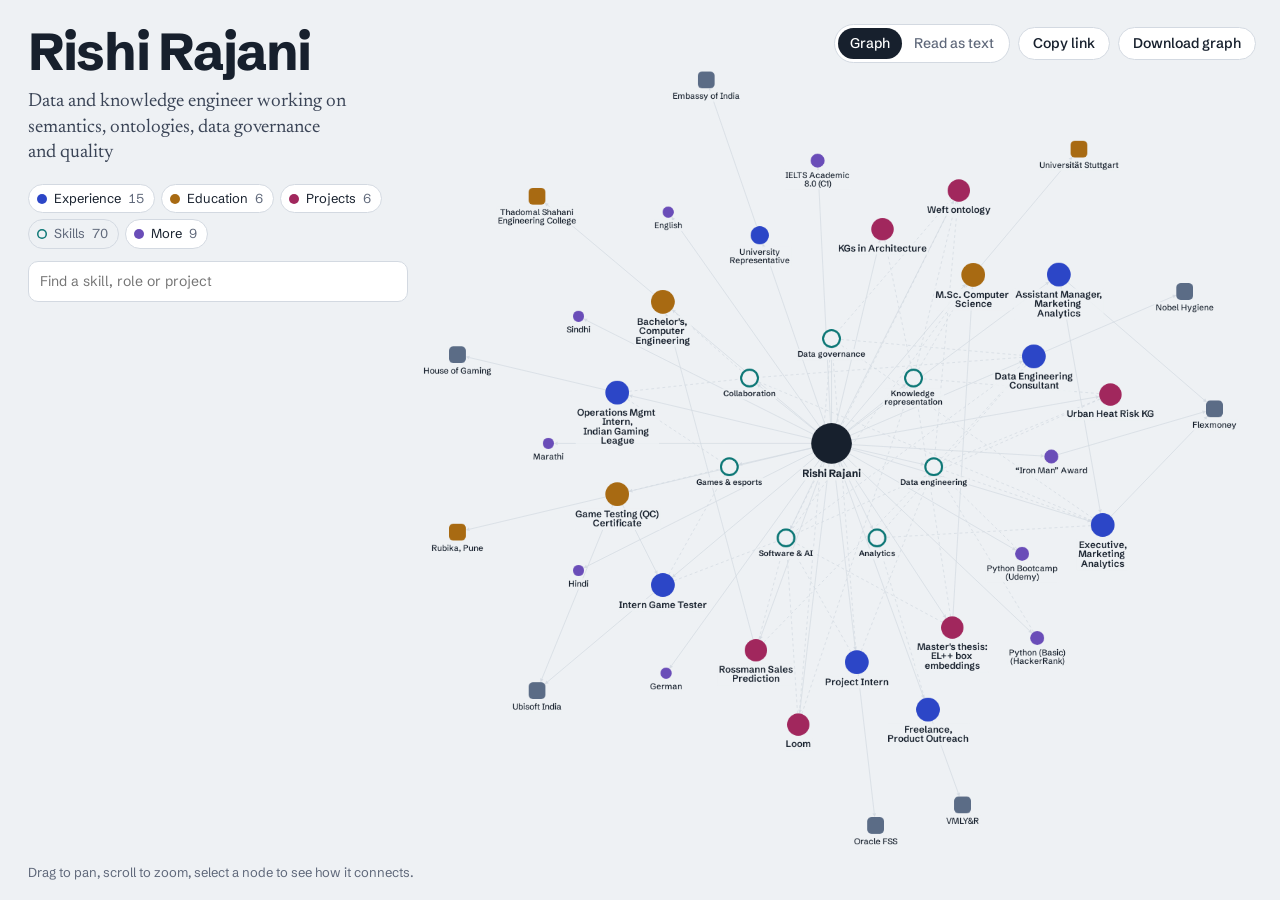
==== index.html @ 24ee381b "Publish site update" ====
<!DOCTYPE html>
<html lang="en">
<head>
<meta charset="utf-8">
<meta name="viewport" content="width=device-width, initial-scale=1">
<title>Rishi Rajani · Resume graph</title>
<meta name="description" content="Rishi Rajani's resume as an explorable knowledge graph: experience, education, projects and skills, and how they connect.">
<meta property="og:title" content="Rishi Rajani · Resume graph">
<meta property="og:description" content="An explorable knowledge graph of experience, education, projects and skills.">
<link rel="preconnect" href="https://fonts.googleapis.com">
<link rel="preconnect" href="https://fonts.gstatic.com" crossorigin>
<link rel="stylesheet" href="styles.css?v=fea4281eba">
<link rel="alternate" type="text/turtle" href="resume.ttl" title="This resume as RDF (Turtle)">
<link rel="alternate" type="application/ld+json" href="resume.jsonld" title="This resume as JSON-LD">
</head>
<body>
<a class="skip" href="#read">Skip to the text version</a>

<!-- ================= Graph view ================= -->
<main id="view-graph" class="view" aria-label="Resume graph">
  <div id="cy" role="img" aria-label="Interactive graph of experience, education, projects and skills. A text version is available."></div>

  <header class="intro">
    <p id="owner-bar" class="owner-bar" hidden></p>
    <h1 id="name"></h1>
    <p id="headline" class="headline"></p>
    <div class="legend" id="legend" role="group" aria-label="Show or hide kinds of nodes"></div>
    <label class="search">
      <span class="visually-hidden">Find a node</span>
      <input id="search" type="search" placeholder="Find a skill, role or project" autocomplete="off">
    </label>
    <ul id="search-results" class="search-results" hidden></ul>
    <section id="for-card" class="for-card" hidden aria-label="About this link"></section>
  </header>

  <nav class="toolbar" aria-label="Views and actions">
    <div class="seg" role="tablist" aria-label="View">
      <button role="tab" aria-selected="true" data-view="graph">Graph</button>
      <button role="tab" aria-selected="false" data-view="read">Read as text</button>
    </div>
    <button class="btn ghost" id="share-btn">Copy link</button>
    <button class="btn ghost wide-only" id="export-graph-btn" hidden>Download graph</button>
    <button class="btn ink" id="studio-btn" hidden>Open studio</button>
  </nav>

  <div id="lens-banner" class="lens-banner" hidden>
    <span class="swatch hl"></span>
    <p id="lens-text"></p>
    <button class="btn ghost small" id="lens-clear">Clear highlight</button>
  </div>

  <aside id="drawer" class="drawer" aria-live="polite" hidden>
    <button class="grab" id="drawer-grab" type="button" aria-label="Show more" aria-expanded="false"></button>
    <button class="close" id="drawer-close" aria-label="Close details">×</button>
    <div id="drawer-body"></div>
  </aside>

  <p class="hint" id="hint">Drag to pan, scroll to zoom, select a node to see how it connects.</p>
</main>

<!-- ================= Read view ================= -->
<main id="view-read" class="view" hidden aria-label="Resume as text">
  <nav class="toolbar static" aria-label="Views">
    <div class="seg" role="tablist" aria-label="View">
      <button role="tab" aria-selected="false" data-view="graph">Graph</button>
      <button role="tab" aria-selected="true" data-view="read">Read as text</button>
    </div>
  </nav>
  <div class="read-wrap">
    <nav id="read-nav" class="read-nav" aria-label="Sections"></nav>
    <article id="read-body" class="read"></article>
  </div>
</main>

<!-- ================= Owner studio ================= -->
<main id="view-studio" class="view" hidden aria-label="Studio">
  <p id="update-notice" class="update-notice" hidden role="status"></p>
  <header class="studio-top">
    <div>
      <h1>Studio</h1>
      <p class="sub">Paste a job description. The CV and cover letter are written only from what's in your graph.</p>
    </div>
    <div class="studio-top-actions">
      <button class="btn ghost" id="studio-jd-btn">CV &amp; letter</button>
      <button class="btn ghost" id="studio-jobs-btn">Jobs</button>
      <button class="btn ghost" id="studio-customize-btn">Customize</button>
      <button class="btn ghost" id="studio-apps-btn">Applications</button>
      <button class="btn ghost" id="studio-links-btn">Tailored links</button>
      <button class="btn ghost" id="studio-vis-btn">What visitors see</button>
      <button class="btn ghost" id="studio-settings-btn">Model settings</button>
      <button class="btn ghost" data-view="graph">Back to graph</button>
    </div>
  </header>

  <!-- gate -->
  <section id="gate" class="gate" hidden>
    <h2>Owner access</h2>
    <p>Enter your passphrase to use the studio on this device.</p>
    <form id="gate-form">
      <input id="gate-pass" type="password" autocomplete="current-password" required aria-label="Passphrase">
      <button class="btn ink">Unlock</button>
    </form>
    <p id="gate-error" class="error" hidden>That passphrase doesn't match. Try again.</p>
  </section>

  <!-- settings -->
  <section id="settings" class="settings" hidden>
    <h2>Model settings</h2>
    <p id="settings-claude-note" class="note" hidden>You're viewing this as its owner on claude.ai, so the studio writes with Claude and needs no key. The settings below apply when the site runs on your own domain.</p>
    <div class="field">
      <label for="preset">Preset</label>
      <select id="preset">
        <option value="">Custom</option>
        <option value="claude-sonnet">Claude Sonnet 5.5: best writing, about $0.06 per application</option>
        <option value="claude-haiku">Claude Haiku 5.5: cheapest Claude, well under $0.01</option>
        <option value="or-free">OpenRouter: free models, tried in turn</option>
        <option value="or-kimi">OpenRouter: Kimi K2.6, about $0.01</option>
        <option value="gemini-flash">Google Gemini 2.5 Flash</option>
      </select>
      <p class="help">Fills in the provider, address and model below. Each provider needs its own key, and the studio remembers one key per provider.</p>
    </div>
    <div class="field">
      <label for="provider">Provider</label>
      <select id="provider">
        <option value="anthropic">Anthropic Claude</option>
        <option value="openai-compatible">OpenRouter / Groq / OpenAI (OpenAI-compatible)</option>
        <option value="gemini">Google Gemini</option>
      </select>
    </div>
    <div class="field" id="base-url-field" hidden>
      <label for="base-url">API base URL</label>
      <input id="base-url" type="url" placeholder="https://openrouter.ai/api/v1">
      <p class="help">For OpenRouter use https://openrouter.ai/api/v1, for Groq https://api.groq.com/openai/v1, for OpenAI https://api.openai.com/v1.</p>
    </div>
    <div class="field">
      <label for="model">Model</label>
      <input id="model" type="text" spellcheck="false">
      <p class="help">List several models separated by commas to try them in order when one is busy, rate-limited or gone. On OpenRouter the switch happens on their side.</p>
    </div>
    <div class="field">
      <label for="api-key">API key</label>
      <input id="api-key" type="password" autocomplete="off" spellcheck="false">
      <p class="help">Saved only in this browser. It is never part of the site's code, so visitors can't see or use it.</p>
    </div>
    <details class="field">
      <summary>Passphrase for the public site (optional)</summary>
      <p class="help">Adds a lock in front of the studio on your deployed site. Type a passphrase, then copy the hash into <code>ownerPassphraseSha256</code> in resume.js.</p>
      <div class="row">
        <input id="pass-new" type="password" aria-label="New passphrase">
        <button class="btn ghost small" id="pass-hash-btn" type="button">Make hash</button>
      </div>
      <code id="pass-hash-out" class="hash"></code>
    </details>
    <details class="field" id="master-details">
      <summary>Private master on GitHub</summary>
      <p class="help">Connect this browser to your private repository so the graph, text view and studio here use your full data, hidden items included. Visitors never get it. Use a fine-grained token limited to that one repository, with Contents set to read and write.</p>
      <label for="gh-repo">Repository</label>
      <input id="gh-repo" type="text" placeholder="owner/repository" spellcheck="false" autocomplete="off">
      <label for="gh-token" style="margin-top:10px">Token</label>
      <input id="gh-token" type="password" spellcheck="false" autocomplete="off">
      <div class="row" style="margin-top:10px">
        <button class="btn ghost small" id="gh-connect" type="button">Connect and load</button>
        <button class="btn ghost small" id="gh-disconnect" type="button">Disconnect this browser</button>
      </div>
      <p class="help" id="gh-status"></p>
    </details>
    <details class="field" id="private-details">
      <summary>Private details (phone, availability, GPA…)</summary>
      <p class="help">Kept only in this browser and used only on CVs and cover letters you export. They are never part of the site's files, so visitors can't see them.</p>
      <label for="priv-phone">Phone</label>
      <input id="priv-phone" type="text" autocomplete="tel">
      <label for="priv-availability" style="margin-top:10px">Availability</label>
      <input id="priv-availability" type="text" placeholder="e.g. From January 2027; part-time possible before then">
      <p class="help">Optional. When set, cover letters mention it once; when empty, they say nothing about start dates.</p>
      <label for="priv-notes" style="margin-top:10px">Private notes</label>
      <textarea id="priv-notes" rows="4" spellcheck="false" placeholder="One per line as  node-id: note&#10;e.g.  e-be: GPA …"></textarea>
    </details>
    <label class="check"><input type="checkbox" id="show-drafts"> Mark draft nodes on the graph (only on this device)</label>
    <div class="row end">
      <button class="btn ghost" id="settings-forget" type="button">Remove keys from this browser</button>
      <button class="btn ink" id="settings-save" type="button">Save settings</button>
    </div>
  </section>

  <!-- what visitors see -->
  <section id="visibility" class="settings visibility" hidden>
    <h2>What visitors see</h2>
    <p class="help">Untick anything you want to keep off your public site. You'll still see it here and on your own devices, and the studio can still use it. Companies, schools and skills that only hidden items use are left out automatically.</p>
    <div id="vis-body"></div>
    <p class="help" id="vis-cascade" hidden></p>
    <p class="help" id="vis-status" role="status"></p>
    <div class="row end">
      <button class="btn ghost" id="vis-cancel" type="button">Back</button>
      <button class="btn ink" id="vis-save" type="button" disabled>Save and publish</button>
    </div>
  </section>

  <!-- customize: look, first impression, features, CV style -->
  <section id="customize" class="customize" hidden>
    <div class="cz-controls">
      <h2>Customize</h2>
      <p class="help">Choose how your site looks and behaves, and how your CVs are laid out. The preview updates as you go; nothing changes for visitors until you save.</p>
      <div id="cz-body"></div>
      <p class="help" id="cz-status" role="status"></p>
      <div class="row end cz-actions">
        <button class="btn ghost" id="cz-reset" type="button">Reset to defaults</button>
        <button class="btn ghost" id="cz-back" type="button">Back</button>
        <button class="btn ghost" id="cz-copy" type="button">Copy settings</button>
        <button class="btn ink" id="cz-save" type="button" hidden>Save and publish</button>
      </div>
    </div>
    <div class="cz-preview">
      <div class="seg" role="tablist" aria-label="Preview">
        <button role="tab" aria-selected="true" data-cz="site">Site</button>
        <button role="tab" aria-selected="false" data-cz="cv">CV</button>
        <button role="tab" aria-selected="false" data-cz="letter">Letter</button>
      </div>
      <div class="seg cz-device" role="group" aria-label="Preview size">
        <button type="button" aria-pressed="true" data-device="desktop">Desktop</button>
        <button type="button" aria-pressed="false" data-device="phone">Phone</button>
      </div>
      <div class="cz-frame-wrap" id="cz-site"><iframe id="cz-frame" title="Preview of your site" loading="lazy"></iframe></div>
      <div class="cz-paper paper-wrap" id="cz-cv" hidden><p class="help" id="cz-cv-note"></p><div class="paper cv" id="cz-cv-paper"></div></div>
      <div class="cz-paper paper-wrap" id="cz-letter" hidden><div class="paper letter" id="cz-letter-paper"></div></div>
    </div>
  </section>

  <!-- jobs -->
  <section id="jobs" class="settings apps" hidden>
    <h2>Jobs</h2>
    <p class="help">New postings that fit what you're looking for, found every morning and ranked against your preferences and your graph.</p>
    <div id="jobs-summary"></div>
    <div id="jobs-filters" class="job-filters"></div>
    <div id="jobs-body"></div>
    <p class="help" id="jobs-status" role="status"></p>
    <div class="row end"><button class="btn ghost" id="jobs-back" type="button">Back</button></div>
  </section>

  <!-- applications -->
  <section id="apps" class="settings apps" hidden>
    <h2>Applications</h2>
    <p class="help">Jobs you've applied for, with the tailored link you sent and how many people opened it. Kept in <code>applications.json</code> in your private repository; never published.</p>
    <div id="apps-summary"></div>
    <p><button class="btn ink small" id="apps-new" type="button" hidden>New application</button></p>
    <div id="apps-form-box" class="links-new" hidden></div>
    <div id="apps-body"></div>
    <p class="help" id="apps-status" role="status"></p>
    <div class="row end"><button class="btn ghost" id="apps-back" type="button">Back</button></div>
  </section>

  <!-- tailored links -->
  <section id="links" class="settings visibility" hidden>
    <h2>Tailored links</h2>
    <p class="help">Tailored links you've made for specific jobs. Switching one off or letting it run out takes it off your site within a few minutes; the link then shows your public resume instead. In GoatCounter each link appears by its code, e.g. <code>#for/k3x9ab</code>.</p>
    <p><button class="btn ink small" id="links-new" type="button" hidden>New link</button></p>
    <div id="links-new-box" class="links-new" hidden></div>
    <div id="links-body"></div>
    <p class="help" id="links-status" role="status"></p>
    <div class="row end"><button class="btn ghost" id="links-back" type="button">Back</button></div>
  </section>

  <!-- workspace -->
  <section id="workspace" class="workspace" hidden>
    <form id="jd-form" class="jd">
      <div class="field">
        <label for="jd">Job description</label>
        <textarea id="jd" rows="14" required placeholder="Paste the full job description, including requirements and responsibilities."></textarea>
      </div>
      <div class="field two">
        <div>
          <label for="company">Company <span class="opt">optional</span></label>
          <input id="company" type="text">
        </div>
        <div>
          <label for="contact">Hiring contact <span class="opt">optional</span></label>
          <input id="contact" type="text" placeholder="e.g. Ms. Weber">
        </div>
      </div>
      <div class="field two">
        <div>
          <label for="lang">Language</label>
          <select id="lang">
            <option value="auto">Same as the job description</option>
            <option value="English">English (American spelling)</option>
            <option value="British English">English (British spelling)</option>
            <option value="German">German</option>
          </select>
        </div>
        <div>
          <label for="length">CV length</label>
          <select id="length">
            <option value="1">1 page</option>
            <option value="2">2 pages</option>
          </select>
        </div>
      </div>
      <div class="field">
        <label for="notes">Anything to emphasise <span class="opt">optional</span></label>
        <input id="notes" type="text" placeholder="e.g. lead with ontology work, mention relocation is not needed">
      </div>
      <label class="check"><input type="checkbox" id="want-letter" checked> Also write a cover letter</label>
      <button class="btn ink wide" id="generate-btn">Write tailored CV</button>
      <p id="gen-status" class="status" role="status"></p>
      <div id="history" class="history"></div>
    </form>

    <div class="results" id="results" hidden>
      <div class="seg" role="tablist" aria-label="Result">
        <button role="tab" aria-selected="true" data-tab="fit">Fit</button>
        <button role="tab" aria-selected="false" data-tab="cv">CV</button>
        <button role="tab" aria-selected="false" data-tab="letter">Cover letter</button>
        <button role="tab" aria-selected="false" data-tab="link">Tailored link</button>
      </div>

      <div class="tab" id="tab-fit"></div>

      <div class="tab" id="tab-cv" hidden>
        <div class="export-bar">
          <span class="muted"><span class="edit-note">Click any text to edit; edits are saved as you type.</span> <span class="page-nav"></span></span>
          <div class="row">
            <button class="btn ghost small" data-export="cv-pdf">PDF</button>
            <button class="btn ghost small" data-export="cv-docx">Word</button>
            <button class="btn ghost small" data-export="cv-md">Markdown</button>
            <button class="btn ghost small" data-export="cv-copy">Copy text</button>
            <button class="btn ghost small" data-restore="cv" type="button" hidden>Restore generated text</button>
            <button class="btn ghost small" id="cv-link-tab" type="button">Tailored link…</button>
            <button class="btn ghost small" id="cv-sections-btn" type="button" aria-expanded="false" aria-controls="cv-sections">Sections…</button>
          </div>
        </div>
        <div class="sec-panel" id="cv-sections" hidden></div>
        <div class="paper-wrap"><div id="cv-paper" class="paper cv" contenteditable="true" spellcheck="true"></div></div>
      </div>

      <div class="tab" id="tab-link" hidden></div>

      <div class="tab" id="tab-letter" hidden>
        <div class="export-bar">
          <span class="muted"><span class="edit-note">Click any text to edit; edits are saved as you type.</span> <span class="page-nav"></span></span>
          <div class="row">
            <button class="btn ghost small" data-export="cl-pdf">PDF</button>
            <button class="btn ghost small" data-export="cl-docx">Word</button>
            <button class="btn ghost small" data-export="cl-md">Markdown</button>
            <button class="btn ghost small" data-export="cl-copy">Copy text</button>
            <button class="btn ghost small" data-restore="cl" type="button" hidden>Restore generated text</button>
          </div>
        </div>
        <div class="paper-wrap"><div id="cl-paper" class="paper letter" contenteditable="true" spellcheck="true"></div></div>
      </div>
    </div>
  </section>
</main>

<!-- dialog used instead of alert/prompt -->
<div id="toast" class="toast" role="status" aria-live="polite" hidden></div>
<div id="modal" class="modal" hidden>
  <div class="modal-card" role="dialog" aria-modal="true" aria-labelledby="modal-title">
    <h2 id="modal-title"></h2>
    <div id="modal-body"></div>
    <div class="row end"><button class="btn ink" id="modal-close">Done</button></div>
  </div>
</div>

<div id="print-root" aria-hidden="true"></div>

<script src="resume.js"></script>
<script src="owner.js?v=7d9c00eada"></script>
<script src="ui.js?v=f211a13de1"></script>
<script src="core.js?v=4fc8e53fbd"></script>
<script src="lib/cytoscape.min.js?v=081591ab73"></script>
<script>window.GR_V = {"ui.js":"f211a13de1","core.js":"4fc8e53fbd","owner.js":"7d9c00eada","loader.js":"644fe75471","app.js":"fb049b57d8","studio.js":"6c37413128","customize.js":"33757b0021","styles.css":"fea4281eba","lib/cytoscape.min.js":"081591ab73","lib/docx.js":"e018e1d427"};</script>
<script src="loader.js?v=644fe75471"></script>
</body>
</html>
---- styles.css ----
/* ---------- tokens ---------- */
:root {
  --paper: #EEF1F4;
  --surface: #FFFFFF;
  --ink: #17202D;
  --ink-2: #3A4456;
  --muted: #5F687A;
  --rule: #D3D9E1;
  --on-ink: #FFFFFF;      /* text on ink-coloured buttons */
  --surface-2: #F6F8FA;   /* table headers, quiet panels */
  --paper-2: #DCE1E7;     /* behind the CV preview */
  --label-scale: 1;       /* graph label size (ui.js) */

  /* one colour per class of node: colour carries meaning */
  --c-person: #17202D;
  --c-role: #2C46C7;
  --c-org: #5B6C86;
  --c-edu: #A86A12;
  --c-project: #A1275D;
  --c-skill: #0D7776;
  --c-other: #6A4DB8;

  /* the tailoring metaphor: a highlighter pen */
  --hl: #F6DE3D;
  --hl-soft: #FBF0A6;

  --sans: "Schibsted Grotesk", system-ui, -apple-system, "Segoe UI", sans-serif;
  --serif: "Newsreader", Georgia, "Times New Roman", serif;

  --r-sm: 6px;
  --r-md: 10px;
}

* { box-sizing: border-box; }
html, body { height: 100%; }
body {
  margin: 0;
  background: var(--paper);
  color: var(--ink);
  font: 400 15px/1.5 var(--sans);
  -webkit-font-smoothing: antialiased;
}
button, input, select, textarea { font: inherit; color: inherit; }
a { color: var(--c-role); }
:focus-visible { outline: 2px solid var(--c-role); outline-offset: 2px; }
[hidden] { display: none !important; }
.visually-hidden { position: absolute; width: 1px; height: 1px; overflow: hidden; clip: rect(0 0 0 0); white-space: nowrap; }
.skip { position: absolute; left: 12px; top: -40px; background: var(--ink); color: var(--on-ink); padding: 6px 10px; border-radius: var(--r-sm); z-index: 50; }
.skip:focus { top: 12px; }
.muted { color: var(--muted); }

/* ---------- buttons & controls ---------- */
.btn {
  border: 1px solid transparent; border-radius: 999px;
  padding: 7px 14px; font-weight: 550; font-size: 14px; cursor: pointer;
  background: transparent; line-height: 1.2; white-space: nowrap;
}
.btn.ink { background: var(--ink); color: var(--on-ink); }
.btn.ink:hover { background: var(--ink-2); }
.btn.ghost { border-color: var(--rule); background: var(--surface); }
.btn.ghost:hover { border-color: var(--ink-2); }
.btn.small { padding: 5px 11px; font-size: 13px; }
.btn.wide { width: 100%; padding: 11px 16px; font-size: 15px; }
.btn:disabled { opacity: .5; cursor: progress; }

.seg { display: inline-flex; background: var(--surface); border: 1px solid var(--rule); border-radius: 999px; padding: 3px; }
.seg button { border: 0; background: transparent; padding: 5px 12px; border-radius: 999px; cursor: pointer; font-weight: 500; font-size: 14px; color: var(--muted); }
.seg button[aria-selected="true"] { background: var(--ink); color: var(--on-ink); }
.seg .tab-pages { margin-left: 6px; font-size: 11.5px; font-weight: 600; opacity: .7; }
.seg .tab-pages:empty { display: none; }
.seg .tab-pages.over { color: #C0392B; opacity: 1; }
.seg button[aria-selected="true"] .tab-pages.over { color: #FFB4A8; }

.row { display: flex; gap: 8px; align-items: center; flex-wrap: wrap; }
.row.end { justify-content: flex-end; }

/* ---------- graph view ---------- */
#view-graph { position: fixed; inset: 0; overflow: hidden; }
#cy { position: absolute; inset: 0; }

.intro {
  position: absolute; left: 28px; top: 26px; width: min(380px, calc(100vw - 56px));
  pointer-events: none; z-index: 5;
}
.intro > * { pointer-events: auto; }
.intro h1 {
  margin: 0; font-size: clamp(34px, 4.4vw, 52px); line-height: .98; font-weight: 750;
  letter-spacing: -0.025em; pointer-events: none;
}
.headline {
  margin: 12px 0 18px; font: 400 19px/1.35 var(--serif); color: var(--ink-2); max-width: 32ch;
  pointer-events: none;
}

.legend { display: flex; flex-wrap: wrap; gap: 6px; margin-bottom: 12px; }
.legend button {
  display: inline-flex; align-items: center; gap: 7px;
  border: 1px solid var(--rule); background: var(--surface); border-radius: 999px;
  padding: 4px 10px 4px 8px; font-size: 13px; cursor: pointer; color: var(--ink);
}
.legend button .dot { width: 10px; height: 10px; border-radius: 50%; background: var(--c); }
.legend button[aria-pressed="false"] { color: var(--muted); background: transparent; }
.legend button[aria-pressed="false"] .dot { background: transparent; box-shadow: inset 0 0 0 1.5px var(--c); }
.legend .count { color: var(--muted); font-variant-numeric: tabular-nums; }

.search input {
  width: 100%; border: 1px solid var(--rule); background: var(--surface);
  border-radius: var(--r-md); padding: 9px 12px; font-size: 14px;
}
.search-results {
  list-style: none; margin: 6px 0 0; padding: 4px; background: var(--surface);
  border: 1px solid var(--rule); border-radius: var(--r-md); max-height: 260px; overflow: auto;
}
.search-results li button {
  width: 100%; text-align: left; border: 0; background: transparent; padding: 7px 8px;
  border-radius: var(--r-sm); cursor: pointer; display: flex; gap: 8px; align-items: center;
}
.search-results li button:hover, .search-results li button:focus-visible { background: var(--paper); }
.search-results .dot { width: 8px; height: 8px; border-radius: 50%; background: var(--c); flex: none; }

.toolbar {
  position: absolute; right: 24px; top: 24px; z-index: 6;
  display: flex; gap: 8px; align-items: center; flex-wrap: wrap; justify-content: flex-end;
}
.toolbar.static { position: sticky; top: 0; right: auto; padding: 18px 24px; justify-content: flex-end; background: linear-gradient(var(--paper) 70%, transparent); }

.hint { position: absolute; left: 28px; bottom: 18px; margin: 0; font-size: 13px; color: var(--muted); z-index: 4; }

.lens-banner {
  position: absolute; left: 50%; transform: translateX(-50%); bottom: 22px; z-index: 7;
  display: flex; align-items: center; gap: 12px;
  background: var(--surface); border: 1px solid var(--rule); border-radius: 999px;
  padding: 6px 8px 6px 14px; max-width: calc(100vw - 32px);
}
.lens-banner p { margin: 0; font-size: 14px; }
.swatch.hl { width: 14px; height: 14px; border-radius: 3px; background: var(--hl); flex: none; }

/* ---------- drawer ---------- */
.drawer {
  position: absolute; right: 20px; top: 76px; bottom: 20px; width: min(400px, calc(100vw - 40px));
  background: var(--surface); border: 1px solid var(--rule); border-radius: 14px;
  overflow: auto; z-index: 8; padding: 22px 22px 26px;
  animation: drawer-in .22s ease-out;
}
@keyframes drawer-in { from { transform: translateX(16px); opacity: 0; } }
.drawer .close {
  position: sticky; float: right; top: 0; border: 0; background: var(--paper); width: 30px; height: 30px;
  border-radius: 50%; cursor: pointer; font-size: 18px; line-height: 1; margin: -6px -6px 0 8px;
}
.kind { display: inline-flex; align-items: center; gap: 7px; font-size: 13px; color: var(--muted); margin-bottom: 6px; }
.kind .dot { width: 10px; height: 10px; border-radius: 50%; background: var(--c); }
.draft-tag { display: inline-block; font-size: 12px; border: 1px dashed var(--muted); color: var(--muted); border-radius: 999px; padding: 0 7px; margin-left: 6px; }
.drawer h2 { margin: 0 0 4px; font-size: 24px; line-height: 1.15; letter-spacing: -0.01em; font-weight: 700; }
.drawer .meta { margin: 0 0 14px; color: var(--muted); font-size: 14px; }
.drawer .summary { font: 400 17px/1.5 var(--serif); margin: 0 0 14px; color: var(--ink-2); }
.drawer ul.hl-list { margin: 0 0 18px; padding-left: 18px; font: 400 16px/1.5 var(--serif); }
.drawer ul.hl-list li { margin-bottom: 6px; }
.drawer h3 { font-size: 13px; font-weight: 600; color: var(--muted); margin: 20px 0 8px; }

/* triples: the reading grammar of the graph */
.triples { list-style: none; margin: 0; padding: 0; border-top: 1px solid var(--rule); }
.triples li { border-bottom: 1px solid var(--rule); }
.triples button {
  display: grid; grid-template-columns: auto 1fr; gap: 10px; align-items: baseline;
  width: 100%; text-align: left; background: transparent; border: 0; padding: 9px 2px; cursor: pointer;
}
.triples button:hover { background: var(--paper); }
.triples .pred { font: italic 400 15px/1.3 var(--serif); color: var(--muted); min-width: 74px; }
.triples .obj { display: inline-flex; gap: 7px; align-items: baseline; font-weight: 550; }
.triples .obj .dot { width: 8px; height: 8px; border-radius: 50%; background: var(--c); flex: none; transform: translateY(-1px); }
.drawer .actions { margin-top: 18px; }

/* ---------- read view ---------- */
#view-read { min-height: 100%; }
.read { max-width: 760px; margin: 0 auto; padding: 8px 28px 80px; }
/* section navigation: a sticky column beside the text on wide screens, a sticky bar on narrow ones */
.read-wrap { display: grid; grid-template-columns: minmax(0, 1fr); }
.read-nav ol { list-style: none; margin: 0; padding: 0; }
.read-nav button { display: flex; align-items: center; gap: 8px; width: 100%; border: 0; background: none; cursor: pointer; text-align: left;
  font: 500 14.5px/1.3 var(--sans); color: var(--muted); padding: 7px 10px; border-radius: 8px; }
.read-nav button:hover { color: var(--ink); background: var(--surface); }
.read-nav button.on { color: var(--ink); background: var(--surface); box-shadow: inset 3px 0 0 var(--c); font-weight: 650; }
.read-nav .dot { width: 8px; height: 8px; border-radius: 50%; background: var(--c); flex: none; }
.read-nav .lbl { flex: 1; min-width: 0; }
.read-nav .n { font-size: 12.5px; color: var(--muted); font-variant-numeric: tabular-nums; }
.read h1, .read h2 { scroll-margin-top: 92px; }   /* clear of the sticky Graph / Read as text bar */
@media (min-width: 1100px) {
  .read-wrap { grid-template-columns: 200px minmax(0, 760px) 200px; justify-content: center; gap: 0 32px; }
  .read-nav { position: sticky; top: 92px; align-self: start; margin-top: 18px; max-height: calc(100vh - 110px); overflow: auto; }
  .read-wrap .read { margin: 0; }
}
@media (max-width: 1099px) {
  /* narrow screens: the section bar takes the top; the Graph / Read as text switch scrolls away with the page */
  #view-read > .toolbar.static { position: static; }
  .read-nav { position: sticky; top: 0; z-index: 15; background: var(--paper); border-bottom: 1px solid var(--rule); margin: 0 0 4px; }
  .read-nav ol { display: flex; gap: 4px; overflow-x: auto; padding: 8px 16px; scrollbar-width: none; max-width: 820px; margin: 0 auto; }
  .read-nav ol::-webkit-scrollbar { display: none; }
  .read-nav button { width: auto; white-space: nowrap; padding: 6px 11px; border-radius: 999px; }
  .read-nav button.on { box-shadow: inset 0 0 0 1px var(--rule); }
  .read h1, .read h2 { scroll-margin-top: 66px; }
}
@media print { .read-nav { display: none; } }
.read h1 { font-size: clamp(36px, 6vw, 56px); line-height: 1; letter-spacing: -0.025em; margin: 10px 0 12px; font-weight: 750; }
.read .lede { font: 400 21px/1.4 var(--serif); color: var(--ink-2); margin: 0 0 10px; max-width: 34em; }
.read .contact { color: var(--muted); margin: 0 0 8px; }
.read .about { font: 400 18px/1.6 var(--serif); max-width: 36em; }
.read h2 { font-size: 15px; font-weight: 650; margin: 44px 0 4px; display: flex; gap: 8px; align-items: center; }
.read h2 .dot { width: 10px; height: 10px; border-radius: 50%; background: var(--c); }
.read .item { padding: 16px 0; border-top: 1px solid var(--rule); }
.read .item h3 { margin: 0; font-size: 19px; font-weight: 650; letter-spacing: -0.005em; }
.read .item .meta { color: var(--muted); margin: 2px 0 8px; font-size: 14px; }
.read .item p, .read .item li { font: 400 17px/1.55 var(--serif); }
.read .item p { margin: 0 0 8px; }
.read .item ul { margin: 0 0 8px; padding-left: 20px; }
.read .links { display: flex; flex-wrap: wrap; gap: 6px; margin-top: 8px; }
.chip {
  display: inline-flex; align-items: center; gap: 6px; font-size: 13px;
  border: 1px solid var(--rule); background: var(--surface); border-radius: 999px; padding: 3px 9px;
  cursor: pointer; color: var(--ink);
}
.chip .dot { width: 7px; height: 7px; border-radius: 50%; background: var(--c); }
.chip.hl { background: var(--hl-soft); border-color: #E6C81E; }
.skills-grid { display: grid; grid-template-columns: repeat(auto-fit, minmax(220px, 1fr)); gap: 18px 28px; padding-top: 14px; border-top: 1px solid var(--rule); }
.skills-grid h3 { font-size: 15px; margin: 0 0 8px; font-weight: 600; }

/* ---------- studio ---------- */
#view-studio { max-width: 1240px; margin: 0 auto; padding: 26px 28px 80px; }
.studio-top { display: flex; justify-content: space-between; align-items: flex-end; gap: 16px; flex-wrap: wrap; margin-bottom: 22px; }
.studio-top h1 { margin: 0; font-size: 40px; letter-spacing: -0.02em; line-height: 1; }
.studio-top .sub { margin: 8px 0 0; color: var(--ink-2); font: 400 18px/1.4 var(--serif); }
.studio-top-actions { display: flex; gap: 8px; flex-wrap: wrap; }
.studio-top-actions .btn[aria-current="page"] { background: var(--ink); color: var(--on-ink); border-color: var(--ink); }

.gate, .settings { background: var(--surface); border: 1px solid var(--rule); border-radius: 14px; padding: 24px; max-width: 560px; }
.gate h2, .settings h2 { margin: 0 0 8px; font-size: 22px; }
.gate form { display: flex; gap: 8px; margin-top: 12px; }
.gate input { flex: 1; }
.note { background: var(--hl-soft); border-radius: var(--r-md); padding: 10px 12px; font-size: 14px; }
.error { color: #A3271F; }

.field { margin-bottom: 14px; }
.field label, .field summary { display: block; font-weight: 600; font-size: 14px; margin-bottom: 5px; cursor: default; }
.field summary { cursor: pointer; }
.field .opt { font-weight: 400; color: var(--muted); }
.field.two { display: grid; grid-template-columns: 1fr 1fr; gap: 12px; }
input[type=text], input[type=password], input[type=url], input[type=search], select, textarea {
  width: 100%; border: 1px solid var(--rule); background: var(--surface); border-radius: var(--r-md);
  padding: 9px 11px; font-size: 14px;
}
textarea { resize: vertical; line-height: 1.5; }
.help { margin: 5px 0 0; color: var(--muted); font-size: 13px; }
.check { display: flex; gap: 8px; align-items: center; font-size: 14px; margin: 4px 0 14px; }
.hash { display: block; word-break: break-all; font-size: 12px; margin-top: 8px; color: var(--ink-2); }

.workspace { display: grid; grid-template-columns: minmax(300px, 400px) 1fr; gap: 28px; align-items: start; }
.jd { position: sticky; top: 16px; }
.status { min-height: 1.5em; font-size: 14px; color: var(--muted); margin: 10px 0; }
.status.err { color: #A3271F; }
.history h3 { font-size: 13px; color: var(--muted); font-weight: 600; margin: 18px 0 6px; }
.history button { display: block; width: 100%; text-align: left; border: 0; border-top: 1px solid var(--rule); background: transparent; padding: 8px 2px; cursor: pointer; font-size: 14px; }
.history button span { color: var(--muted); font-size: 13px; }

.results .seg { margin-bottom: 16px; }
.export-bar { display: flex; justify-content: space-between; align-items: center; gap: 10px; flex-wrap: wrap; margin-bottom: 12px; font-size: 14px; }

/* fit tab */
.fit-summary { font: 400 19px/1.5 var(--serif); margin: 0 0 18px; max-width: 42em; }
.fit-score { display: flex; gap: 22px; margin: 0 0 18px; flex-wrap: wrap; }
.fit-score div { font-size: 14px; color: var(--muted); }
.fit-score strong { display: block; font-size: 28px; color: var(--ink); font-weight: 700; font-variant-numeric: tabular-nums; }
table.reqs { width: 100%; border-collapse: collapse; background: var(--surface); border: 1px solid var(--rule); border-radius: var(--r-md); overflow: hidden; }
table.reqs th, table.reqs td { text-align: left; padding: 10px 12px; border-bottom: 1px solid var(--rule); vertical-align: top; font-size: 14px; }
table.reqs th { font-weight: 600; color: var(--muted); background: var(--surface-2); }
table.reqs td .chips { display: flex; flex-wrap: wrap; gap: 5px; }
.strength { display: inline-block; padding: 1px 8px; border-radius: 999px; font-size: 12px; font-weight: 600; }
.strength.strong { background: var(--hl); }
.strength.partial { background: var(--hl-soft); }
.strength.gap { border: 1px dashed var(--muted); color: var(--muted); }
.checks { margin-top: 20px; background: var(--surface); border: 1px solid var(--rule); border-radius: var(--r-md); padding: 14px 16px; }
.checks h3 { margin: 0 0 6px; font-size: 15px; }
.checks ul { margin: 6px 0 0; padding-left: 18px; font-size: 14px; }
.checks.ok { border-color: #A9D8C9; }

/* paper (CV + letter preview, also used for print) */
.paper-wrap { position: relative; background: var(--paper-2); border-radius: 14px; padding: 28px; overflow: auto; }
.paper a { color: inherit; text-decoration: underline; text-decoration-color: rgba(0, 0, 0, .3); text-underline-offset: 2px; }
.sec-panel { background: var(--surface); border: 1px solid var(--rule); border-radius: 12px; padding: 12px 14px; margin: -2px 0 12px; max-width: 420px; margin-left: auto; }
.sec-panel .help { margin: 0 0 8px; }
.sec-list { list-style: none; margin: 0 0 10px; padding: 0; }
.sec-list li { display: flex; align-items: center; justify-content: space-between; gap: 8px; padding: 4px 0; border-bottom: 1px solid var(--rule); }
.sec-list li:last-child { border-bottom: 0; }
.sec-list li.off span { color: var(--muted); text-decoration: line-through; }
.sec-list .check { margin: 0; }
.sec-move { display: inline-flex; gap: 4px; }
.sec-move .btn { min-width: 30px; padding: 2px 8px; }
.sec-move .btn:disabled { opacity: .35; cursor: default; }
a.btn { text-decoration: none; color: var(--ink); display: inline-flex; align-items: center; }
.page-nav { display: inline-flex; align-items: center; gap: 4px; margin-left: 10px; }
.page-nav:empty { display: none; }
.page-nav button { border: 1px solid var(--rule); background: var(--surface); color: var(--ink); border-radius: 6px; min-width: 24px; padding: 1px 6px; font: 600 12px/18px var(--sans); cursor: pointer; }
.page-nav button:hover { border-color: var(--ink); }
.page-nav em { font-style: normal; color: #C0392B; margin-left: 4px; }
.page-guide { scroll-margin-top: 90px; position: absolute; height: 0; border-top: 1.5px dashed #C0392B; opacity: .75; pointer-events: none; }
.page-guide.gap { border: 0; opacity: 1; background: var(--paper-2); box-sizing: border-box; }
/* while you edit, each sheet gets its own outline: the gap between sheets covers the page's outline there and draws the sheet edges */
.paper-wrap:has(.paper:focus-visible) .page-guide.gap { border-top: 2px solid var(--c-role); border-bottom: 2px solid var(--c-role); }
.page-guide.gap span { top: 50%; right: auto; left: 50%; transform: translate(-50%, -50%); line-height: 1; padding: 0; background: transparent; color: var(--muted); }
.page-guide span { position: absolute; right: 4px; top: -8px; font: 650 9.5px/14px var(--sans); color: #B03A2E; background: #fff; padding: 0 4px; white-space: nowrap; }
.paper {
  --cv-accent: #1D2A40;
  background: #fff; width: 210mm; min-height: 297mm; margin: 0 auto; padding: 15mm 17mm;
  color: #111; font: 400 10.4pt/1.42 var(--sans); outline: none;
}
.paper:focus-visible { box-shadow: 0 0 0 2px var(--c-role); }
/* on wider screens the CV and letter scroll on their own, inside the page */
@media (min-width: 861px) {
  .results .paper-wrap { max-height: calc(100vh - 120px); overflow: auto; overscroll-behavior: contain; scroll-padding-top: 12px; }
}
.paper h1 { font-size: 21pt; line-height: 1.05; margin: 0 0 2pt; letter-spacing: -0.015em; font-weight: 750; }
.paper .p-headline { font-size: 11pt; margin: 0 0 4pt; color: #333; }
.paper .p-contact { font-size: 9pt; color: #444; margin: 0 0 10pt; }
.paper h2 { font-size: 10pt; font-weight: 700; margin: 12pt 0 4pt; padding-bottom: 2pt; border-bottom: 1px solid #BFC6CF; color: var(--cv-accent); }
.paper h2 { break-after: avoid; page-break-after: avoid; }
.paper .p-summary { margin: 0; }
.paper.cv .p-summary, .paper.cv .p-skills p { break-inside: avoid; }
.paper.letter p { orphans: 2; widows: 2; }
.paper.letter .l-head, .paper.letter .l-meta { break-inside: avoid; }
.paper .p-item { margin: 0 0 7pt; break-inside: avoid; }
/* an entry with four or more bullets may continue on the next page: its title stays with the first
   two bullets and the last two stay together (studio.js pageCuts follows the same rules) */
.paper .p-item:has(> ul > li:nth-child(4)) { break-inside: auto; }
.paper .p-item .p-row, .paper .p-item .p-sub { break-after: avoid; }
.paper .p-item li { break-inside: avoid; }
.paper .p-item li:nth-child(2), .paper .p-item li:last-child { break-before: avoid; }
.paper .p-row { display: flex; justify-content: space-between; gap: 10pt; }
.paper .p-title { font-weight: 650; }
.paper .p-dates { color: #444; white-space: nowrap; font-size: 9.4pt; }
.paper .p-sub { color: #444; font-size: 9.6pt; }
/* a promotion: the employer once, then each title with its own dates */
.paper .p-chain .p-role { margin-top: 1.5pt; }
.paper .p-chain .p-role .p-title { font-weight: 600; }
.paper ul { margin: 2pt 0 0; padding-left: 13pt; }
.paper li { margin: 0 0 1.5pt; }
.paper .p-skills p { margin: 0 0 2pt; }
.paper .p-skills b { font-weight: 650; }
.paper.letter { font: 400 11.2pt/1.55 var(--serif); }
.paper.letter .l-head { font-family: var(--sans); margin-bottom: 18pt; }
.paper.letter .l-head h1 { font-size: 17pt; }
.paper.letter .l-head p { margin: 0; font-size: 9.5pt; color: #444; }
.paper.letter .l-meta { font-family: var(--sans); font-size: 10pt; margin: 0 0 14pt; color: #333; }
.paper.letter p { margin: 0 0 10pt; }
/* CV layouts (Customize → CV and letter) */
.paper.cv-modern h1 { color: var(--cv-accent); font-size: 23pt; }
.paper.cv-modern .p-headline { color: var(--cv-accent); font-weight: 500; }
.paper.cv-modern h2 { border-bottom: 0; text-transform: uppercase; letter-spacing: .09em; font-size: 8.6pt; margin: 15pt 0 5pt; padding: 0; }
.paper.cv-modern .p-title { color: #111; }
.paper.cv-compact { font-size: 9.6pt; line-height: 1.34; padding: 11mm 14mm; }
.paper.cv-compact h1 { font-size: 18pt; }
.paper.cv-compact .p-headline { font-size: 10pt; }
.paper.cv-compact h2 { margin: 8pt 0 3pt; font-size: 9.4pt; }
.paper.cv-compact .p-item { margin-bottom: 4.5pt; }
.paper.cv-compact li { margin-bottom: .5pt; }
.paper.letter.cv-modern .l-head h1 { color: var(--cv-accent); }
.paper.letter.cv-compact { font-size: 10.6pt; }

/* ---------- toast / modal ---------- */
.toast { position: fixed; left: 50%; bottom: 24px; transform: translateX(-50%); background: var(--ink); color: var(--on-ink); padding: 9px 16px; border-radius: 999px; font-size: 14px; z-index: 100; max-width: calc(100vw - 32px); }
.modal { position: fixed; inset: 0; background: rgba(23, 32, 45, .38); display: grid; place-items: center; z-index: 90; padding: 16px; }
.modal-card { background: var(--surface); border-radius: 14px; padding: 22px; width: min(620px, 100%); max-height: 86vh; overflow: auto; }
.modal-card h2 { margin: 0 0 10px; font-size: 20px; }
.modal-card textarea { font-size: 12px; min-height: 260px; }

#print-root { display: none; }

/* ---------- responsive ---------- */
@media (max-width: 860px) {
  .workspace { grid-template-columns: 1fr; }
  .jd { position: static; }
  .paper-wrap { padding: 10px; }
  .paper { width: 100%; min-height: 0; padding: 22px 18px; }
}
.drawer .grab { display: none; }
.owner-bar { margin: 0 0 10px; font-size: 13.5px; color: var(--muted); display: flex; flex-wrap: wrap; gap: 4px 10px; align-items: baseline; }
.owner-bar .owner-err { color: #9b2c2c; }
.linkish { border: 0; background: none; padding: 0; font: inherit; color: var(--ink); text-decoration: underline; text-underline-offset: 3px; cursor: pointer; }
.hidden-tag { border-style: dotted; }
.visibility { max-width: 720px; }
.update-notice { margin: 0 0 18px; padding: 12px 16px; background: var(--surface); border: 1px solid var(--rule); border-left: 4px solid var(--c-role); border-radius: 10px; font-size: 14.5px; }
.update-notice ul { margin: 6px 0 6px 18px; padding: 0; }
/* customize panel: controls left, live preview right */
.customize { display: grid; grid-template-columns: minmax(320px, 400px) 1fr; gap: 20px; align-items: start; }
.cz-controls { background: var(--surface); border: 1px solid var(--rule); border-radius: 14px; padding: 20px 20px 16px; }
.cz-controls h2 { margin: 0 0 6px; }
.cz-group { border-top: 1px solid var(--rule); padding: 12px 0 4px; margin-top: 12px; }
.cz-group > summary { font: 650 15.5px/1.3 var(--sans); cursor: pointer; }
.cz-group[open] > summary { margin-bottom: 10px; }
.cz-field { margin: 0 0 12px; }
.cz-field > .cz-label { display: block; font-size: 13.5px; font-weight: 600; margin: 0 0 6px; }
.cz-opts { display: flex; flex-wrap: wrap; gap: 6px; }
.cz-opts label { display: inline-flex; align-items: center; gap: 6px; padding: 5px 10px; border: 1px solid var(--rule); border-radius: 999px; font-size: 13.5px; cursor: pointer; background: var(--surface); }
.cz-opts label:has(input:checked) { border-color: var(--ink); box-shadow: inset 0 0 0 1px var(--ink); }
.cz-opts input[type=radio] { position: absolute; opacity: 0; pointer-events: none; }
.cz-theme { display: grid; grid-template-columns: repeat(auto-fill, minmax(110px, 1fr)); gap: 8px; }
.cz-theme label { display: block; border: 1px solid var(--rule); border-radius: 10px; padding: 8px 9px; cursor: pointer; font-size: 13px; }
.cz-theme label:has(input:checked) { border-color: var(--ink); box-shadow: inset 0 0 0 1px var(--ink); }
.cz-theme input { position: absolute; opacity: 0; pointer-events: none; }
.cz-swatch { display: flex; height: 22px; border-radius: 6px; overflow: hidden; margin-bottom: 6px; }
.cz-swatch span { flex: 1; }
.cz-colors { display: grid; grid-template-columns: 1fr 1fr; gap: 6px 12px; }
.cz-colors label { display: flex; align-items: center; gap: 8px; font-size: 13.5px; }
.cz-colors input[type=color] { width: 34px; height: 26px; padding: 0; border: 1px solid var(--rule); border-radius: 6px; background: none; }
.cz-check { display: flex; gap: 8px; align-items: baseline; font-size: 14px; margin: 0 0 7px; }
.cz-check small { color: var(--muted); display: block; font-size: 12.5px; }
.cz-order { list-style: none; margin: 0; padding: 0; }
.cz-order li { display: flex; align-items: center; gap: 6px; padding: 4px 0; border-top: 1px solid var(--rule); font-size: 14px; }
.cz-order li input { flex: 1; font-size: 13.5px; padding: 4px 8px; }
.cz-order li button { border: 1px solid var(--rule); background: var(--surface); border-radius: 6px; width: 28px; height: 26px; cursor: pointer; }
.cz-order li button:disabled { opacity: .35; cursor: default; }
.cz-actions { margin-top: 14px; flex-wrap: wrap; }
.cz-preview { position: sticky; top: 16px; }
.cz-preview .seg { margin-bottom: 10px; }
/* the preview renders at real device size and is scaled to fit */
.cz-frame-wrap { position: relative; border: 1px solid var(--rule); border-radius: 14px; overflow: hidden; background: var(--paper-2); }
.cz-frame-wrap iframe { position: absolute; left: 0; top: 0; border: 0; display: block; transform-origin: 0 0; background: var(--surface); }
.cz-frame-wrap.phone iframe { border-radius: 18px; box-shadow: 0 0 0 1px var(--rule); }
.cz-preview .seg.cz-device { margin-left: 8px; }
.cz-device button[aria-pressed="true"] { background: var(--ink); color: var(--on-ink); }
.cz-paper { max-height: 78vh; }
.cz-paper .paper { transform-origin: top left; }
.cz-snippet { width: 100%; min-height: 220px; font: 12.5px/1.45 ui-monospace, SFMono-Regular, Menlo, monospace; }
@media (max-width: 980px) {
  .customize { grid-template-columns: 1fr; }
  .cz-preview { position: static; }
}
.for-card { margin: 14px 0 0; padding: 14px 16px; background: var(--surface); border: 1px solid var(--rule); border-left: 4px solid var(--hl); border-radius: 10px; max-width: 380px; }
.for-card p { margin: 0; }
.for-kicker { font: 600 12.5px/1.3 var(--sans); letter-spacing: .06em; text-transform: uppercase; color: var(--muted); }
.for-role { font: 600 18px/1.3 var(--sans); margin-top: 3px !important; }
.for-note { font: 400 16px/1.45 var(--serif); color: var(--ink-2); margin-top: 8px !important; }
.for-hint { font-size: 13px; color: var(--muted); margin-top: 8px !important; }
.for-gone { font-size: 14px; color: var(--ink-2); }
.for-read { max-width: none; margin: 18px 0 8px; }
.drawer .matches { font-size: 13.5px; color: var(--ink-2); margin: 10px 0 0; }
.drawer .matches a { color: var(--ink); }
.link-form { max-width: 720px; }
.link-form .vis-row { font-size: 14.5px; }
.link-form details { margin-top: 14px; }
.link-form details > summary { font: 600 14.5px/1.3 var(--sans); cursor: pointer; }
.link-out { display: flex; gap: 8px; margin-top: 10px; }
.link-out input { flex: 1; font: 13px/1.4 ui-monospace, SFMono-Regular, Menlo, monospace; }
.links-new { background: var(--surface-2); border: 1px solid var(--rule); border-radius: 12px; padding: 16px; margin: 0 0 16px; }
.links-new .row input { flex: 1; font: 13px/1.4 ui-monospace, SFMono-Regular, Menlo, monospace; }
.links-table { width: 100%; border-collapse: collapse; font-size: 14px; margin-top: 8px; }
.links-table th, .links-table td { text-align: left; padding: 8px 6px; border-top: 1px solid var(--rule); vertical-align: top; }
.links-table th { font-weight: 600; color: var(--muted); font-size: 12.5px; border-top: 0; }
.links-table .state-off { color: var(--muted); }
.links-table input[type=date] { font-size: 13px; padding: 2px 4px; }
.links-table .nowrap { white-space: nowrap; }
.links-table td:last-child { width: 1%; }
.link-actions { display: flex; flex-direction: column; gap: 6px; align-items: stretch; min-width: 96px; }
.link-actions .btn { justify-content: center; text-align: center; }
@media (max-width: 640px) { .link-actions { flex-direction: row; flex-wrap: wrap; } }
/* jobs */
.job-filters { display: flex; flex-wrap: wrap; gap: 6px; align-items: center; margin: 12px 0 14px; }
.job-filters .btn[aria-pressed="true"] { background: var(--ink); color: var(--on-ink); border-color: var(--ink); }
.job-filters .btn[aria-pressed="true"] .vis-meta { color: inherit; opacity: .75; }
.job-hide { margin-left: auto; font-size: 13.5px; color: var(--ink-2); display: inline-flex; gap: 6px; align-items: center; }
.job { background: var(--surface); border: 1px solid var(--rule); border-radius: 12px; padding: 14px 16px 12px; margin: 0 0 12px; }
.job.closed { background: var(--surface-2); }
.job h3 { margin: 0; font-size: 17px; }
.job h3 a { text-decoration: none; } .job h3 a:hover { text-decoration: underline; }
.job-new { font-size: 11.5px; font-weight: 700; background: var(--hl-soft); color: var(--ink); border-radius: 4px; padding: 1px 6px; vertical-align: 2px; }
.job-score { flex: none; min-width: 40px; text-align: center; font-weight: 750; font-size: 17px; border: 1.5px solid var(--c-skill); color: var(--c-skill); border-radius: 999px; padding: 3px 8px; }
.job-why { display: flex; flex-wrap: wrap; gap: 5px; margin: 8px 0 0; }
.job-chip, .job-tag { font-size: 12.5px; border-radius: 999px; padding: 2px 9px; background: var(--surface-2); border: 1px solid var(--rule); color: var(--ink-2); }
.job-tag.warn { background: #FFF3E0; border-color: #F0C48A; color: #8A4B00; }
.job-tag.done { background: var(--hl-soft); border-color: var(--hl); color: var(--ink); }
.job-desc { white-space: pre-wrap; font-size: 13.5px; line-height: 1.5; max-height: 360px; overflow: auto; background: var(--surface-2); border-radius: 8px; padding: 10px 12px; margin-top: 6px; }
/* applications */
.apps { max-width: 820px; }
.apps-counts { display: flex; flex-wrap: wrap; gap: 6px 18px; margin: 4px 0 0; font-size: 15px; }
.apps-counts b { font-size: 20px; margin-right: 3px; }
.apps-unlinked { margin: 0 0 14px; display: flex; flex-wrap: wrap; gap: 8px; align-items: center; }
.app { background: var(--surface); border: 1px solid var(--rule); border-radius: 12px; padding: 14px 16px 12px; margin: 0 0 12px; }
.app.closed { background: var(--surface-2); }
.app.closed h3 { color: var(--ink-2); }
.app-head { display: flex; gap: 12px; justify-content: space-between; align-items: flex-start; }
.app-head h3 { margin: 0; font-size: 18px; }
.app-role { margin: 2px 0 0; color: var(--ink-2); font-size: 14.5px; }
.app-status { flex: none; width: auto; font-weight: 600; font-size: 13.5px; padding: 4px 8px; border-radius: 999px; }
.app-status.s-interviewing, .app-status.s-offer, .app-status.s-accepted { border-color: var(--c-skill); color: var(--c-skill); }
.app-status.s-applied { border-color: var(--c-role); color: var(--c-role); }
.app-status.s-rejected, .app-status.s-withdrawn, .app-status.s-no-reply { color: var(--muted); }
.app-meta, .app-link { margin: 6px 0 0; font-size: 14px; color: var(--ink-2); }
.app-foot { display: flex; flex-wrap: wrap; align-items: center; gap: 8px 18px; margin-top: 10px; padding-top: 10px; border-top: 1px solid var(--rule); }
.app-follow { font-size: 13.5px; color: var(--ink-2); }
.app .vis-meta, .links-table .vis-meta { color: var(--muted); font-size: 12.5px; }
.app-follow label { display: inline-flex; gap: 8px; align-items: center; }
.app-follow input[type=date], .app-form input[type=date] { font: inherit; font-size: 13.5px; padding: 3px 6px; border: 1px solid var(--rule); border-radius: var(--r-sm); background: var(--surface); color: var(--ink); }
.app-follow.due b { background: var(--hl-soft); color: var(--ink); border-radius: 4px; padding: 1px 6px; font-size: 12.5px; }
.app-visits { display: inline; }
.app-visits.none { color: var(--muted); }
.app-visits summary { display: inline; cursor: pointer; color: var(--ink); }
.app-visits[open] summary { margin-bottom: 6px; }
.app-visits-body { display: flex; flex-wrap: wrap; gap: 6px 32px; background: var(--surface-2); border-radius: 8px; padding: 8px 12px; margin-top: 6px; }
.app-visits-body h4 { margin: 0 0 2px; font-size: 12.5px; color: var(--muted); font-weight: 600; }
.app-visits-body ul { margin: 0; padding: 0; list-style: none; font-size: 13.5px; }
.app-notes[open] { order: 9; flex-basis: 100%; }
.app-notes summary { font-size: 13.5px; font-weight: 600; cursor: pointer; color: var(--ink-2); }
.app-notes textarea { margin-top: 6px; font-size: 14px; }
.app-actions { display: flex; flex-wrap: wrap; gap: 6px; margin-left: auto; }
.btn.danger { border-color: #B3261E; color: #B3261E; }
.grid2 { display: grid; grid-template-columns: 1fr 1fr; gap: 0 14px; }
@media (max-width: 640px) { .grid2 { grid-template-columns: 1fr; } .app-head { flex-direction: column; } }
.vis-group { margin: 18px 0 0; }
.vis-group > summary, .vis-group h3 { font: 600 15px/1.3 var(--sans); margin: 0 0 6px; cursor: pointer; }
.vis-row { display: flex; gap: 10px; align-items: baseline; padding: 6px 0; border-top: 1px solid var(--rule); font-size: 15px; }
.vis-row input { flex: none; transform: translateY(2px); }
.vis-row .vis-meta { color: var(--muted); font-size: 13px; }
.vis-row.off .vis-label { color: var(--muted); text-decoration: line-through; text-decoration-color: var(--rule); }
.vis-row.changed { background: color-mix(in srgb, var(--hl) 28%, transparent); }
.read-foot { margin-top: 48px; padding-top: 16px; border-top: 1px solid var(--rule); display: flex; flex-wrap: wrap; gap: 10px 18px; align-items: center; }
.read-vocab { font-size: 14.5px; color: var(--ink-2); }

/* ---------- phones: header stacked above a full-height graph, details in a bottom sheet ---------- */
@media (max-width: 640px) {
  #view-graph { display: flex; flex-direction: column; }
  #view-graph > .toolbar { position: static; order: 0; padding: 10px 14px 0; justify-content: space-between; flex-wrap: nowrap; }
  #view-graph > .toolbar .wide-only { display: none; }
  #view-graph > .toolbar .seg button { padding: 5px 10px; font-size: 13px; }
  #view-graph > .toolbar .btn { padding: 6px 12px; font-size: 13px; }
  .intro { position: relative; order: 1; left: auto; top: auto; width: auto; padding: 10px 14px 6px; pointer-events: auto; }
  .intro h1 { font-size: 27px; }
  .headline { font-size: 15px; line-height: 1.3; margin: 4px 0 10px; max-width: none; }
  .legend { flex-wrap: nowrap; overflow-x: auto; margin: 0 -14px 8px; padding: 0 14px 2px; scrollbar-width: none; }
  .legend::-webkit-scrollbar { display: none; }
  .legend button { flex: none; font-size: 12.5px; padding: 3px 9px 3px 7px; }
  .search input { font-size: 16px; padding: 7px 11px; }   /* 16px stops iOS from zooming in */
  .search-results { position: absolute; left: 14px; right: 14px; z-index: 20; box-shadow: 0 8px 24px rgba(23, 32, 45, .14); }
  #cy { position: relative; inset: auto; order: 2; flex: 1; min-height: 0; }
  .hint { display: none; }
  .drawer {
    position: fixed; left: 0; right: 0; bottom: 0; top: auto; width: auto;
    max-height: 46vh; border-radius: 16px 16px 0 0; border-bottom: 0; padding: 26px 18px 22px;
    animation: sheet-in .22s ease-out; transition: max-height .22s ease-out;
  }
  .drawer.expanded { max-height: 88vh; }
  body.sheet-open .intro { display: none; }
  .drawer .grab {
    display: block; position: absolute; top: 0; left: 50%; transform: translateX(-50%);
    width: 72px; height: 24px; border: 0; background: transparent; cursor: pointer;
  }
  .drawer .grab::before { content: ""; display: block; width: 40px; height: 5px; margin: 9px auto 0; border-radius: 3px; background: var(--rule); }
  .drawer h2 { font-size: 21px; }
  .lens-banner { bottom: 14px; left: 14px; right: 14px; transform: none; padding: 6px 6px 6px 14px; }
  .lens-banner p { font-size: 13.5px; white-space: nowrap; overflow: hidden; text-overflow: ellipsis; min-width: 0; flex: 1; }
  .intro .for-card { margin: 4px 0 8px; padding: 9px 12px; max-width: none; cursor: pointer; }
  .intro .for-role { font-size: 15.5px; }
  .intro .for-note { font-size: 14.5px; margin-top: 4px !important; display: -webkit-box; -webkit-line-clamp: 2; -webkit-box-orient: vertical; overflow: hidden; }
  .intro .for-card.open .for-note { -webkit-line-clamp: unset; }
  .intro .for-hint { display: none; }
  .field.two { grid-template-columns: 1fr; }
}
@keyframes sheet-in { from { transform: translateY(24px); opacity: 0; } }
@media (prefers-reduced-motion: reduce) {
  * { animation: none !important; transition: none !important; }
}

/* ---------- print: only the chosen document ---------- */
@media print {
  @page { size: A4; margin: 15mm 0; }
  @page compact { size: A4; margin: 11mm 0; }
  .page-guide { display: none; }
  body { background: #fff; }
  body > *:not(#print-root) { display: none !important; }
  #print-root { display: block !important; }
  #print-root .paper { width: auto; min-height: 0; margin: 0; box-shadow: none; padding: 0 17mm !important; }
  #print-root .paper.cv-compact { padding: 0 14mm !important; page: compact; }
}
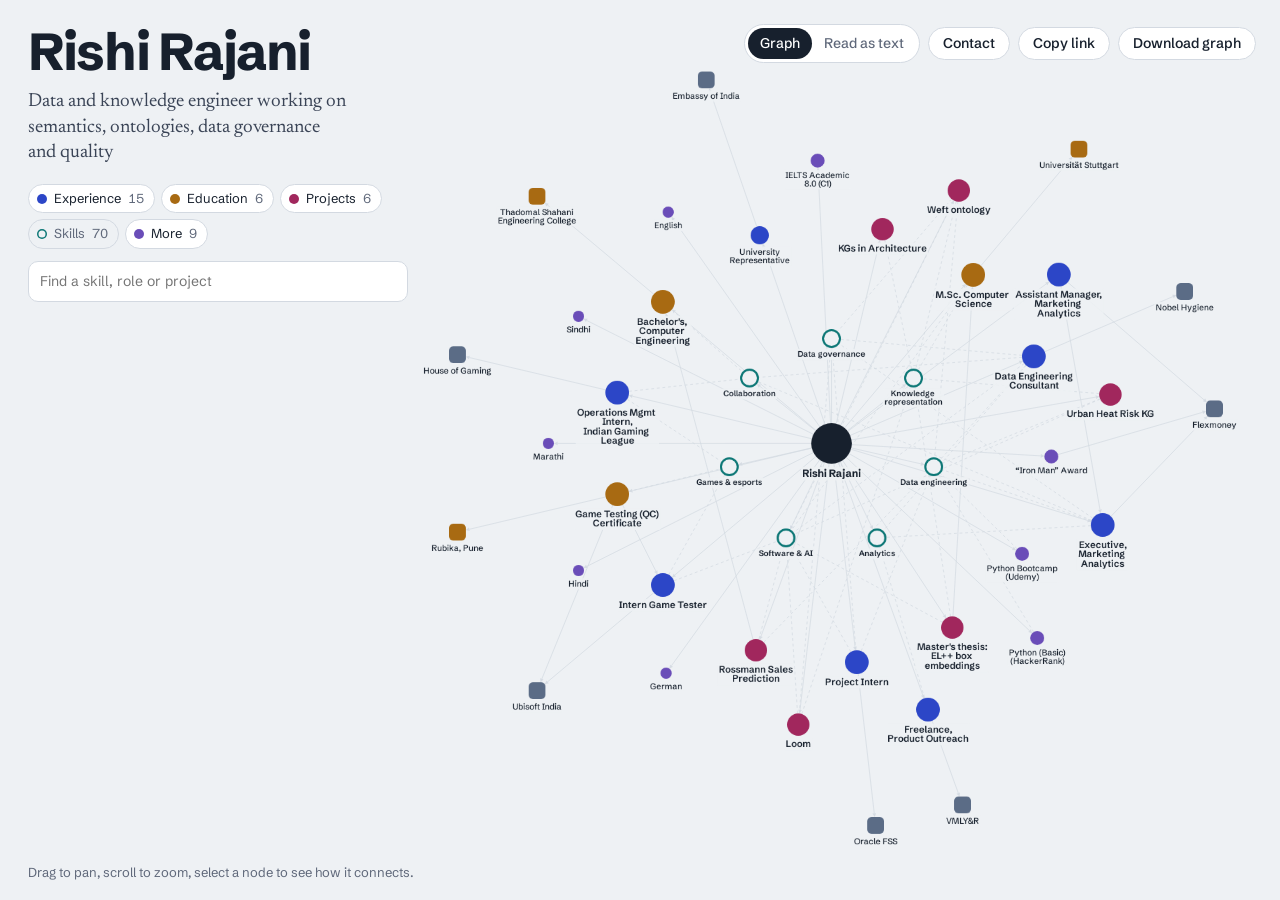
==== commit fd02353e: "Publish site update" ====
--- a/index.html
+++ b/index.html
@@ -9,7 +9,7 @@
 <meta property="og:description" content="An explorable knowledge graph of experience, education, projects and skills.">
 <link rel="preconnect" href="https://fonts.googleapis.com">
 <link rel="preconnect" href="https://fonts.gstatic.com" crossorigin>
-<link rel="stylesheet" href="styles.css?v=fea4281eba">
+<link rel="stylesheet" href="styles.css?v=64266d7db1">
 <link rel="alternate" type="text/turtle" href="resume.ttl" title="This resume as RDF (Turtle)">
 <link rel="alternate" type="application/ld+json" href="resume.jsonld" title="This resume as JSON-LD">
 </head>
@@ -38,6 +38,7 @@
       <button role="tab" aria-selected="true" data-view="graph">Graph</button>
       <button role="tab" aria-selected="false" data-view="read">Read as text</button>
     </div>
+    <button class="btn ghost" id="contact-btn" hidden>Contact</button>
     <button class="btn ghost" id="share-btn">Copy link</button>
     <button class="btn ghost wide-only" id="export-graph-btn" hidden>Download graph</button>
     <button class="btn ink" id="studio-btn" hidden>Open studio</button>
@@ -365,9 +366,9 @@
 <script src="resume.js"></script>
 <script src="owner.js?v=7d9c00eada"></script>
 <script src="ui.js?v=f211a13de1"></script>
-<script src="core.js?v=4fc8e53fbd"></script>
+<script src="core.js?v=1035dad080"></script>
 <script src="lib/cytoscape.min.js?v=081591ab73"></script>
-<script>window.GR_V = {"ui.js":"f211a13de1","core.js":"4fc8e53fbd","owner.js":"7d9c00eada","loader.js":"644fe75471","app.js":"fb049b57d8","studio.js":"6c37413128","customize.js":"33757b0021","styles.css":"fea4281eba","lib/cytoscape.min.js":"081591ab73","lib/docx.js":"e018e1d427"};</script>
+<script>window.GR_V = {"ui.js":"f211a13de1","core.js":"1035dad080","owner.js":"7d9c00eada","loader.js":"644fe75471","app.js":"a194b92bc5","studio.js":"38d65d6687","customize.js":"33757b0021","styles.css":"64266d7db1","lib/cytoscape.min.js":"081591ab73","lib/docx.js":"e018e1d427"};</script>
 <script src="loader.js?v=644fe75471"></script>
 </body>
 </html>
--- a/styles.css
+++ b/styles.css
@@ -577,3 +577,11 @@
   #print-root .paper { width: auto; min-height: 0; margin: 0; box-shadow: none; padding: 0 17mm !important; }
   #print-root .paper.cv-compact { padding: 0 14mm !important; page: compact; }
 }
+
+/* Contact dialog */
+.contact-list { margin: 4px 0 14px; display: grid; gap: 10px; }
+.contact-list > div { display: grid; grid-template-columns: 84px 1fr; gap: 10px; align-items: baseline; }
+.contact-list dt { color: var(--muted); font-size: 13px; }
+.contact-list dd { margin: 0; overflow-wrap: anywhere; }
+.contact-list a { color: var(--c-role); }
+@media (max-width: 640px) { .contact-list > div { grid-template-columns: 1fr; gap: 1px; } }
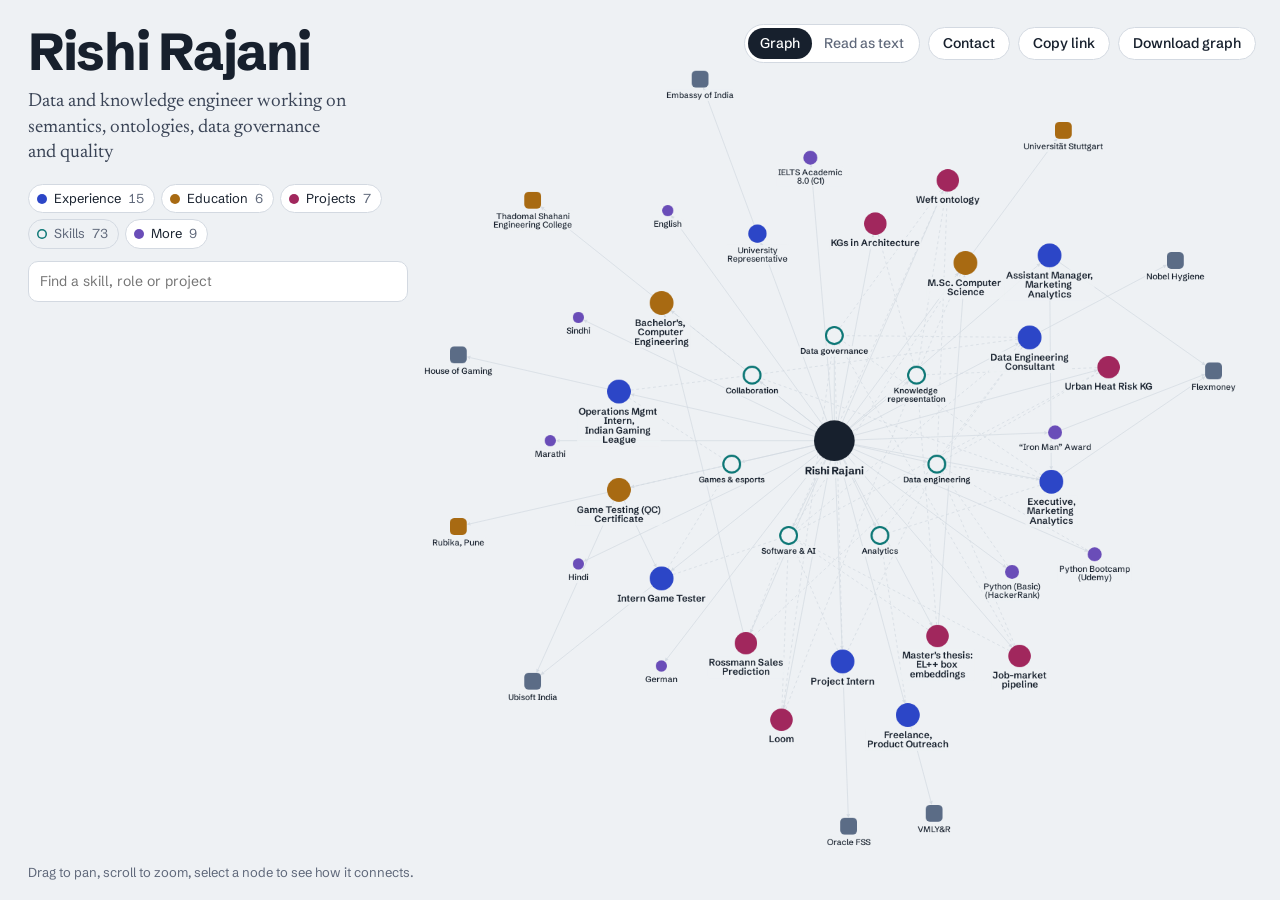
==== commit d15cef8d: "Publish site update" ====
--- a/index.html
+++ b/index.html
@@ -9,7 +9,7 @@
 <meta property="og:description" content="An explorable knowledge graph of experience, education, projects and skills.">
 <link rel="preconnect" href="https://fonts.googleapis.com">
 <link rel="preconnect" href="https://fonts.gstatic.com" crossorigin>
-<link rel="stylesheet" href="styles.css?v=64266d7db1">
+<link rel="stylesheet" href="styles.css?v=093b1bd28d">
 <link rel="alternate" type="text/turtle" href="resume.ttl" title="This resume as RDF (Turtle)">
 <link rel="alternate" type="application/ld+json" href="resume.jsonld" title="This resume as JSON-LD">
 </head>
@@ -300,6 +300,7 @@
         <input id="notes" type="text" placeholder="e.g. lead with ontology work, mention relocation is not needed">
       </div>
       <label class="check"><input type="checkbox" id="want-letter" checked> Also write a cover letter</label>
+      <label class="check" id="local-only-row" hidden><input type="checkbox" id="local-only"> Keep this CV and letter only on this device <span class="muted">(otherwise it is also saved to your private repository, so your other devices can open it)</span></label>
       <button class="btn ink wide" id="generate-btn">Write tailored CV</button>
       <p id="gen-status" class="status" role="status"></p>
       <div id="history" class="history"></div>
@@ -365,10 +366,10 @@
 
 <script src="resume.js"></script>
 <script src="owner.js?v=7d9c00eada"></script>
-<script src="ui.js?v=f211a13de1"></script>
-<script src="core.js?v=1035dad080"></script>
+<script src="ui.js?v=82a7ccb0ab"></script>
+<script src="core.js?v=74a0d4663c"></script>
 <script src="lib/cytoscape.min.js?v=081591ab73"></script>
-<script>window.GR_V = {"ui.js":"f211a13de1","core.js":"1035dad080","owner.js":"7d9c00eada","loader.js":"644fe75471","app.js":"a194b92bc5","studio.js":"38d65d6687","customize.js":"33757b0021","styles.css":"64266d7db1","lib/cytoscape.min.js":"081591ab73","lib/docx.js":"e018e1d427"};</script>
+<script>window.GR_V = {"ui.js":"82a7ccb0ab","core.js":"74a0d4663c","owner.js":"7d9c00eada","loader.js":"644fe75471","app.js":"a194b92bc5","studio.js":"557ebc71bd","customize.js":"320b13c631","styles.css":"093b1bd28d","lib/cytoscape.min.js":"081591ab73","lib/docx.js":"e018e1d427","lib/qrcode.js":"18ae399f81"};</script>
 <script src="loader.js?v=644fe75471"></script>
 </body>
 </html>
--- a/styles.css
+++ b/styles.css
@@ -585,3 +585,11 @@
 .contact-list dd { margin: 0; overflow-wrap: anywhere; }
 .contact-list a { color: var(--c-role); }
 @media (max-width: 640px) { .contact-list > div { grid-template-columns: 1fr; gap: 1px; } }
+
+/* CV: the evidence map (a drawing of the graph behind the CV) */
+.paper .p-graph { margin: 4pt 0 0; break-inside: avoid; user-select: none; }
+.paper .p-graph svg { display: block; width: 100%; height: auto; font-family: var(--sans); }
+.paper .p-graph-cap { font-size: 8.8pt; color: rgb(68, 68, 68); margin-bottom: 2pt; break-after: avoid; }
+.paper .p-graph-none { font-size: 8.8pt; color: rgb(110, 110, 110); font-style: italic; margin: 0; }
+.history button.more { color: var(--c-role); font-size: 13px; }
+#local-only-row .muted { color: var(--muted); font-size: 13px; }
